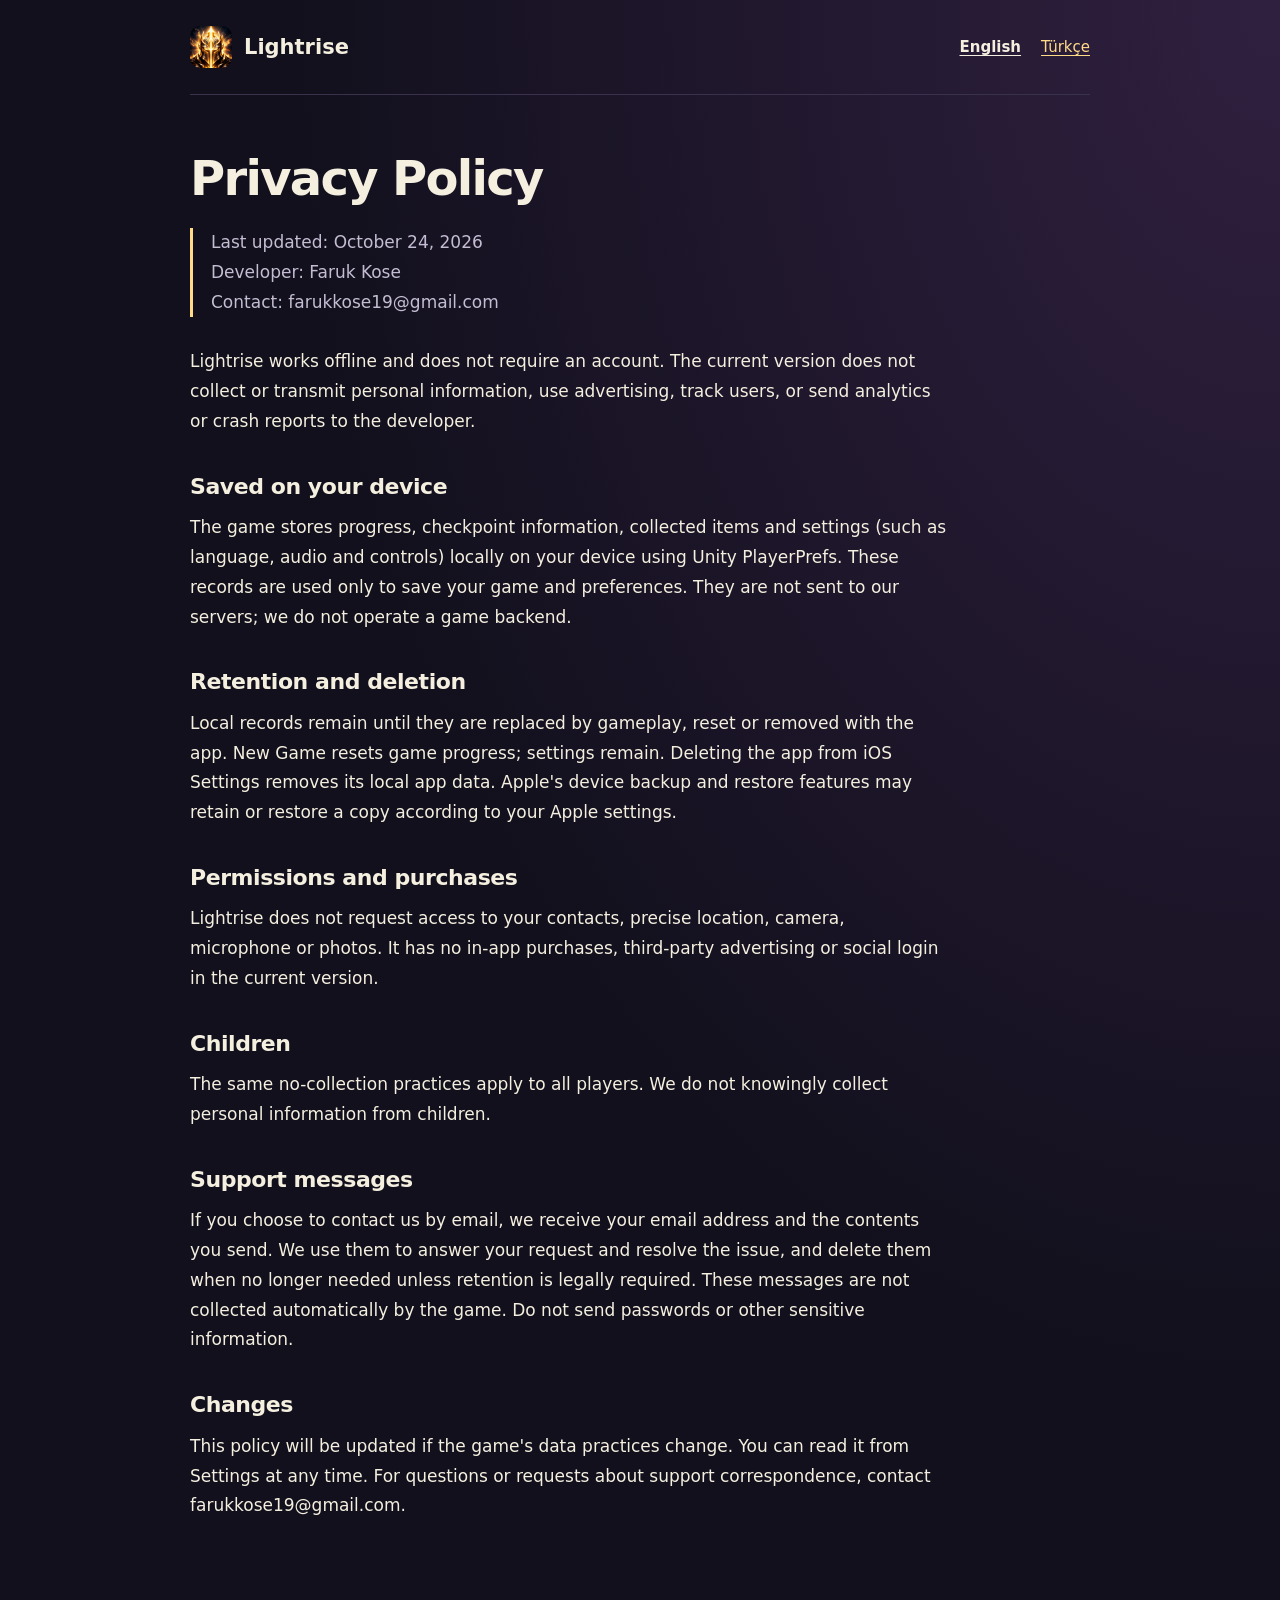
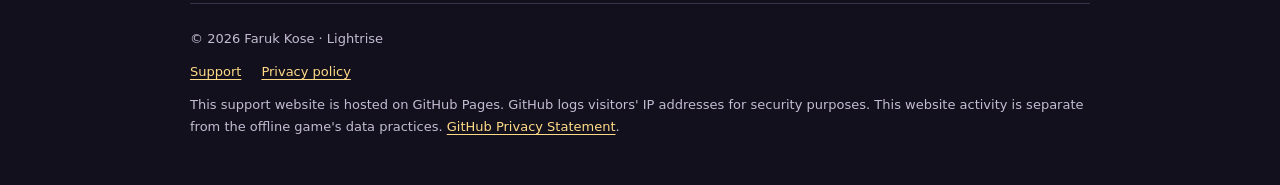
==== privacy-en.html @ 5ca4cd47 "Publish Lightrise support and privacy pages" ====
<!doctype html>
<html lang="en">
<head>
  <meta charset="utf-8">
  <meta name="viewport" content="width=device-width, initial-scale=1">
  <meta name="description" content="Lightrise — Privacy Policy">
  <title>Privacy Policy — Lightrise</title>
  <link rel="canonical" href="https://kosefaruk.github.io/lightrise-support/privacy-en.html">
  <link rel="alternate" hreflang="en" href="https://kosefaruk.github.io/lightrise-support/privacy-en.html">
  <link rel="alternate" hreflang="tr" href="https://kosefaruk.github.io/lightrise-support/privacy-tr.html">
  <link rel="icon" type="image/png" href="assets/icon.png">
  <link rel="stylesheet" href="style.css">
</head>
<body>
  <a class="skip" href="#main">Skip to content</a>
  <div class="wrap">
    <header>
      <a class="brand" href="index.html"><img src="assets/icon.png" width="42" height="42" alt="">Lightrise</a>
      <nav aria-label="Language">
        <a href="privacy-en.html" lang="en" aria-current="page">English</a>
        <a href="privacy-tr.html" lang="tr">Türkçe</a>
      </nav>
    </header>
    <main id="main" class="policy"><h1>Privacy Policy</h1><p class="meta">Last updated: October 24, 2026<br>Developer: Faruk Kose<br>Contact: farukkose19@gmail.com</p><p>Lightrise works offline and does not require an account. The current version does not collect or transmit personal information, use advertising, track users, or send analytics or crash reports to the developer.</p><h2>Saved on your device</h2><p>The game stores progress, checkpoint information, collected items and settings (such as language, audio and controls) locally on your device using Unity PlayerPrefs. These records are used only to save your game and preferences. They are not sent to our servers; we do not operate a game backend.</p><h2>Retention and deletion</h2><p>Local records remain until they are replaced by gameplay, reset or removed with the app. New Game resets game progress; settings remain. Deleting the app from iOS Settings removes its local app data. Apple&#x27;s device backup and restore features may retain or restore a copy according to your Apple settings.</p><h2>Permissions and purchases</h2><p>Lightrise does not request access to your contacts, precise location, camera, microphone or photos. It has no in-app purchases, third-party advertising or social login in the current version.</p><h2>Children</h2><p>The same no-collection practices apply to all players. We do not knowingly collect personal information from children.</p><h2>Support messages</h2><p>If you choose to contact us by email, we receive your email address and the contents you send. We use them to answer your request and resolve the issue, and delete them when no longer needed unless retention is legally required. These messages are not collected automatically by the game. Do not send passwords or other sensitive information.</p><h2>Changes</h2><p>This policy will be updated if the game&#x27;s data practices change. You can read it from Settings at any time. For questions or requests about support correspondence, contact farukkose19@gmail.com.</p></main>
    <footer>
      <p>© 2026 Faruk Kose · Lightrise</p>
      <p class="links"><a href="index.html">Support</a><a href="privacy-en.html">Privacy policy</a></p>
      <p>This support website is hosted on GitHub Pages. GitHub logs visitors' IP addresses for security purposes. This website activity is separate from the offline game's data practices. <a href="https://docs.github.com/en/site-policy/privacy-policies/github-general-privacy-statement">GitHub Privacy Statement</a>.</p>
    </footer>
  </div>
</body>
</html>
---- style.css ----
:root{color-scheme:dark;--bg:#12101d;--panel:#1d192c;--line:#3a314c;--text:#f4efdf;--muted:#c4bcd2;--accent:#ffda87}
*{box-sizing:border-box}
html{scroll-behavior:smooth}
body{margin:0;background:radial-gradient(ellipse at top right,#302040 0,transparent 55%),var(--bg);color:var(--text);font:17px/1.75 system-ui,-apple-system,BlinkMacSystemFont,"Segoe UI",sans-serif;min-height:100vh}
a{color:var(--accent);text-underline-offset:.2em}
a:hover{text-decoration-thickness:2px}
a:focus-visible{outline:3px solid var(--accent);outline-offset:5px;border-radius:3px}
.wrap{width:min(900px,100% - 40px);margin:auto}
.skip{position:absolute;top:-100px;left:20px;background:var(--panel);padding:12px;z-index:2}.skip:focus{top:12px}
header{display:flex;align-items:center;justify-content:space-between;gap:20px;padding:26px 0;border-bottom:1px solid var(--line)}
.brand{display:flex;align-items:center;gap:12px;font-size:21px;font-weight:750;text-decoration:none;color:var(--text)}
.brand img{width:42px;height:42px;border-radius:10px}
nav{display:flex;gap:20px;font-size:15px;flex-wrap:wrap}
nav [aria-current=page]{color:var(--text);font-weight:700}
main{padding:56px 0 64px}
.hero{display:flex;gap:28px;align-items:center;margin-bottom:38px}.hero img{width:112px;height:112px;border-radius:24px;box-shadow:0 12px 40px #0005}
.eyebrow{margin:0 0 6px;font-size:13px;font-weight:700;letter-spacing:.1em;text-transform:uppercase;color:var(--accent)}
h1{font-size:clamp(32px,6vw,48px);letter-spacing:-.035em;line-height:1.15;margin:0 0 12px}
.lead{color:var(--muted);font-size:19px;margin:0;max-width:650px}
h2{font-size:24px;line-height:1.3;margin:36px 0 12px;letter-spacing:-.02em}
p{margin:0 0 18px;overflow-wrap:anywhere}
.grid{display:grid;grid-template-columns:1fr 1fr;gap:20px;margin:32px 0 42px}
.card{background:var(--panel);border:1px solid var(--line);border-radius:18px;padding:26px}.card h2{margin:0 0 12px}.card p{color:var(--muted)}.card p:last-child{margin-bottom:0}
.contact{font-size:19px;font-weight:650}
.faq h3{font-size:18px;margin:26px 0 8px}.faq p{color:var(--muted)}
.policy{max-width:760px}.policy h1{margin-bottom:22px}.policy h2{font-size:22px}.policy .meta{color:var(--muted);border-left:3px solid var(--accent);padding-left:18px;margin-bottom:30px}
footer{border-top:1px solid var(--line);padding:24px 0 36px;font-size:13px;color:var(--muted)}footer p{margin:0 0 10px}footer .links{display:flex;gap:20px;flex-wrap:wrap}
@media(max-width:600px){.wrap{width:calc(100% - 32px)}header{padding:20px 0;align-items:flex-start}.brand{font-size:19px}nav{gap:12px;font-size:14px}.hero{align-items:flex-start;gap:18px}.hero img{width:76px;height:76px;border-radius:17px}main{padding:38px 0}.grid{grid-template-columns:1fr}.card{padding:22px}.lead{font-size:17px}}
@media(prefers-reduced-motion:reduce){html{scroll-behavior:auto}}
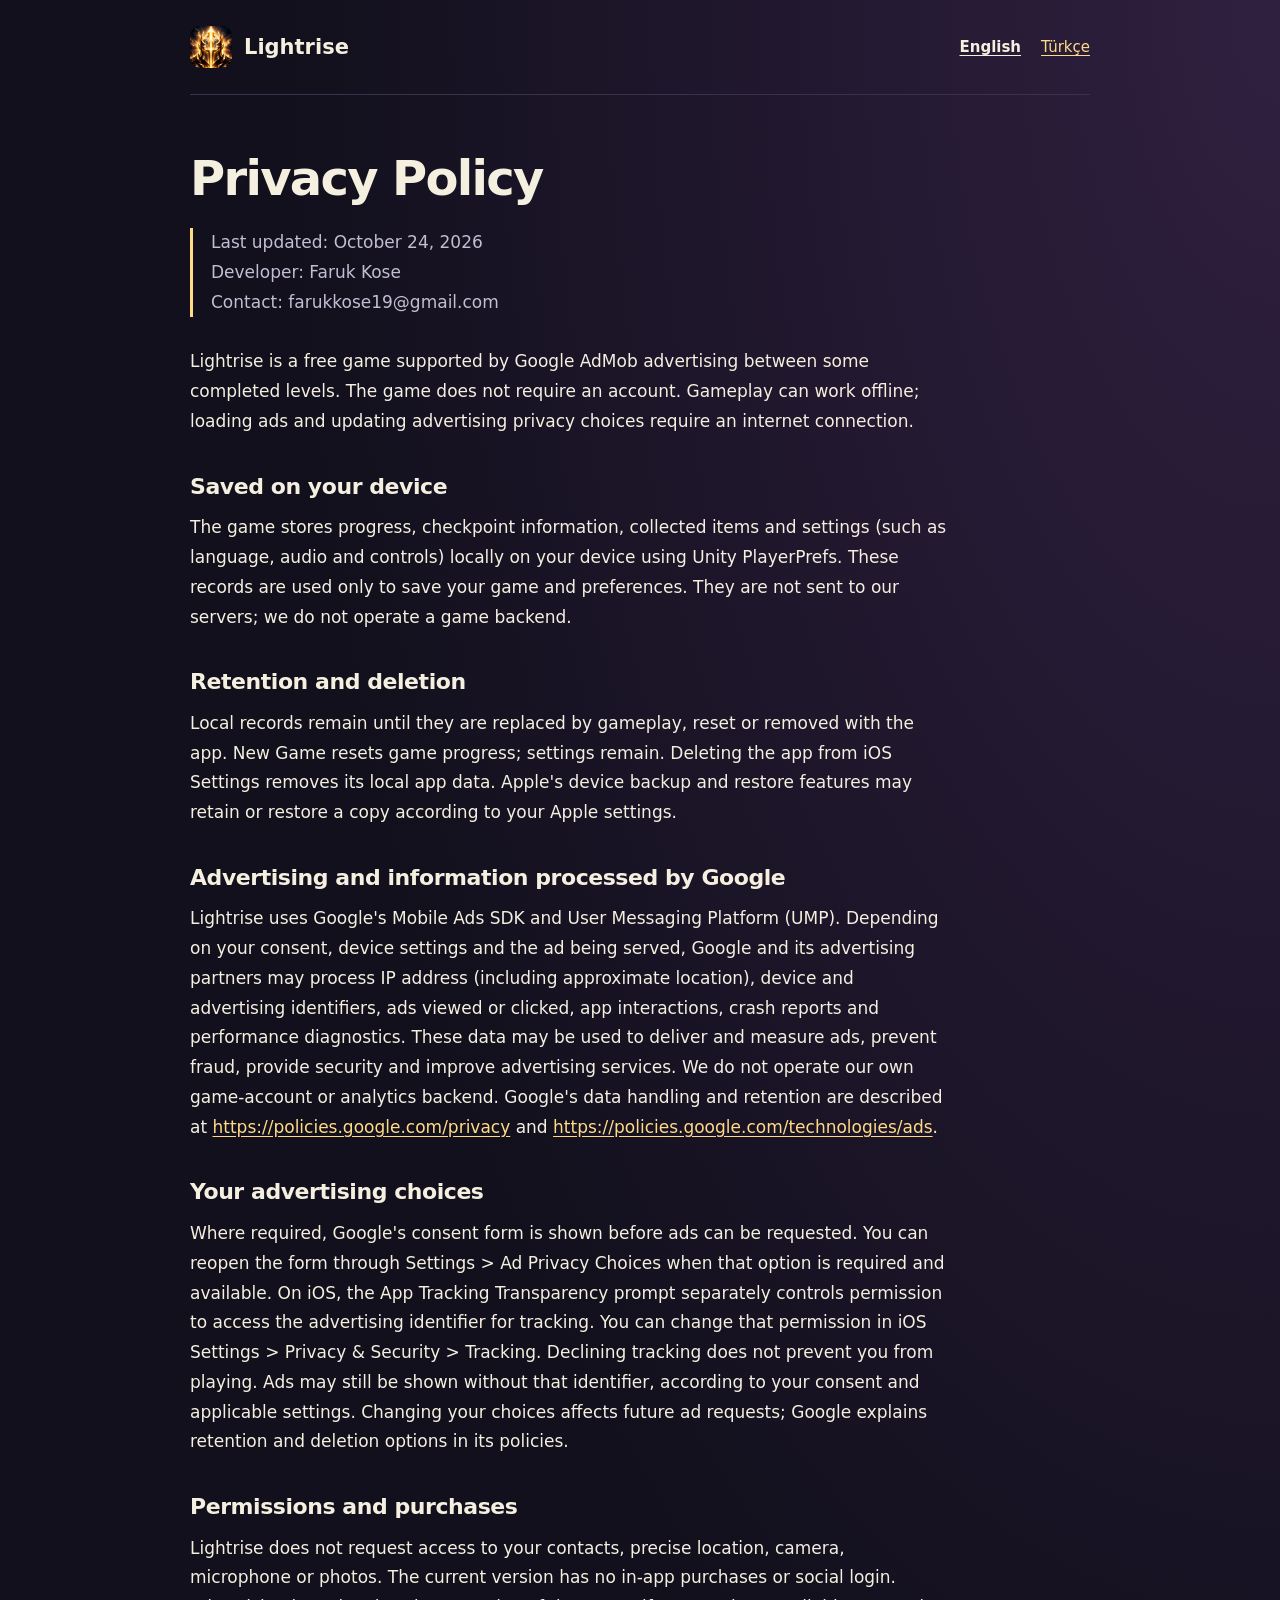
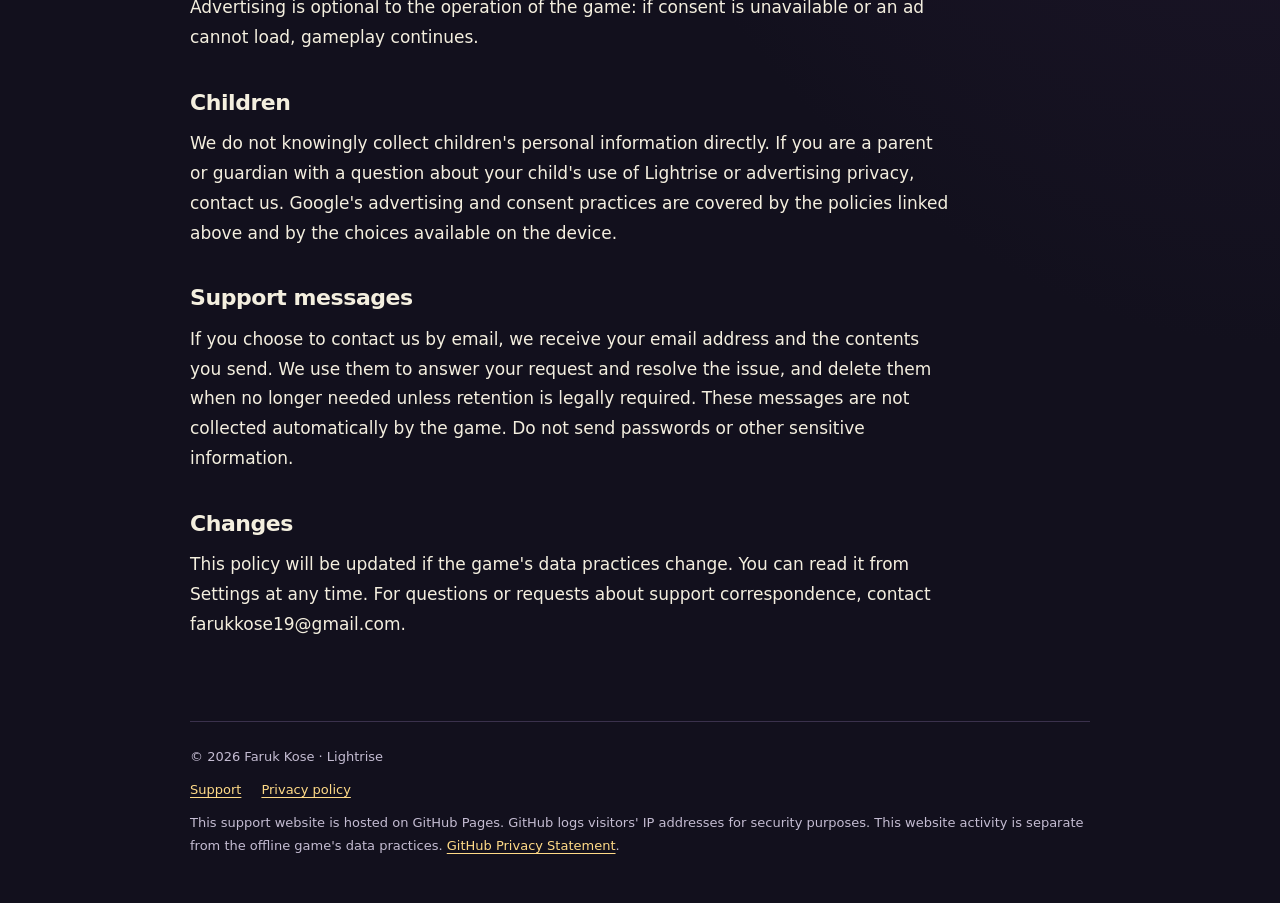
==== commit 7c0d7e37: "Disclose AdMob advertising and consent choices" ====
--- a/privacy-en.html
+++ b/privacy-en.html
@@ -21,7 +21,7 @@
         <a href="privacy-tr.html" lang="tr">Türkçe</a>
       </nav>
     </header>
-    <main id="main" class="policy"><h1>Privacy Policy</h1><p class="meta">Last updated: October 24, 2026<br>Developer: Faruk Kose<br>Contact: farukkose19@gmail.com</p><p>Lightrise works offline and does not require an account. The current version does not collect or transmit personal information, use advertising, track users, or send analytics or crash reports to the developer.</p><h2>Saved on your device</h2><p>The game stores progress, checkpoint information, collected items and settings (such as language, audio and controls) locally on your device using Unity PlayerPrefs. These records are used only to save your game and preferences. They are not sent to our servers; we do not operate a game backend.</p><h2>Retention and deletion</h2><p>Local records remain until they are replaced by gameplay, reset or removed with the app. New Game resets game progress; settings remain. Deleting the app from iOS Settings removes its local app data. Apple&#x27;s device backup and restore features may retain or restore a copy according to your Apple settings.</p><h2>Permissions and purchases</h2><p>Lightrise does not request access to your contacts, precise location, camera, microphone or photos. It has no in-app purchases, third-party advertising or social login in the current version.</p><h2>Children</h2><p>The same no-collection practices apply to all players. We do not knowingly collect personal information from children.</p><h2>Support messages</h2><p>If you choose to contact us by email, we receive your email address and the contents you send. We use them to answer your request and resolve the issue, and delete them when no longer needed unless retention is legally required. These messages are not collected automatically by the game. Do not send passwords or other sensitive information.</p><h2>Changes</h2><p>This policy will be updated if the game&#x27;s data practices change. You can read it from Settings at any time. For questions or requests about support correspondence, contact farukkose19@gmail.com.</p></main>
+    <main id="main" class="policy"><h1>Privacy Policy</h1><p class="meta">Last updated: October 24, 2026<br>Developer: Faruk Kose<br>Contact: farukkose19@gmail.com</p><p>Lightrise is a free game supported by Google AdMob advertising between some completed levels. The game does not require an account. Gameplay can work offline; loading ads and updating advertising privacy choices require an internet connection.</p><h2>Saved on your device</h2><p>The game stores progress, checkpoint information, collected items and settings (such as language, audio and controls) locally on your device using Unity PlayerPrefs. These records are used only to save your game and preferences. They are not sent to our servers; we do not operate a game backend.</p><h2>Retention and deletion</h2><p>Local records remain until they are replaced by gameplay, reset or removed with the app. New Game resets game progress; settings remain. Deleting the app from iOS Settings removes its local app data. Apple&#x27;s device backup and restore features may retain or restore a copy according to your Apple settings.</p><h2>Advertising and information processed by Google</h2><p>Lightrise uses Google&#x27;s Mobile Ads SDK and User Messaging Platform (UMP). Depending on your consent, device settings and the ad being served, Google and its advertising partners may process IP address (including approximate location), device and advertising identifiers, ads viewed or clicked, app interactions, crash reports and performance diagnostics. These data may be used to deliver and measure ads, prevent fraud, provide security and improve advertising services. We do not operate our own game-account or analytics backend. Google&#x27;s data handling and retention are described at <a href="https://policies.google.com/privacy">https://policies.google.com/privacy</a> and <a href="https://policies.google.com/technologies/ads">https://policies.google.com/technologies/ads</a>.</p><h2>Your advertising choices</h2><p>Where required, Google&#x27;s consent form is shown before ads can be requested. You can reopen the form through Settings &gt; Ad Privacy Choices when that option is required and available. On iOS, the App Tracking Transparency prompt separately controls permission to access the advertising identifier for tracking. You can change that permission in iOS Settings &gt; Privacy &amp; Security &gt; Tracking. Declining tracking does not prevent you from playing. Ads may still be shown without that identifier, according to your consent and applicable settings. Changing your choices affects future ad requests; Google explains retention and deletion options in its policies.</p><h2>Permissions and purchases</h2><p>Lightrise does not request access to your contacts, precise location, camera, microphone or photos. The current version has no in-app purchases or social login. Advertising is optional to the operation of the game: if consent is unavailable or an ad cannot load, gameplay continues.</p><h2>Children</h2><p>We do not knowingly collect children&#x27;s personal information directly. If you are a parent or guardian with a question about your child&#x27;s use of Lightrise or advertising privacy, contact us. Google&#x27;s advertising and consent practices are covered by the policies linked above and by the choices available on the device.</p><h2>Support messages</h2><p>If you choose to contact us by email, we receive your email address and the contents you send. We use them to answer your request and resolve the issue, and delete them when no longer needed unless retention is legally required. These messages are not collected automatically by the game. Do not send passwords or other sensitive information.</p><h2>Changes</h2><p>This policy will be updated if the game&#x27;s data practices change. You can read it from Settings at any time. For questions or requests about support correspondence, contact farukkose19@gmail.com.</p></main>
     <footer>
       <p>© 2026 Faruk Kose · Lightrise</p>
       <p class="links"><a href="index.html">Support</a><a href="privacy-en.html">Privacy policy</a></p>
